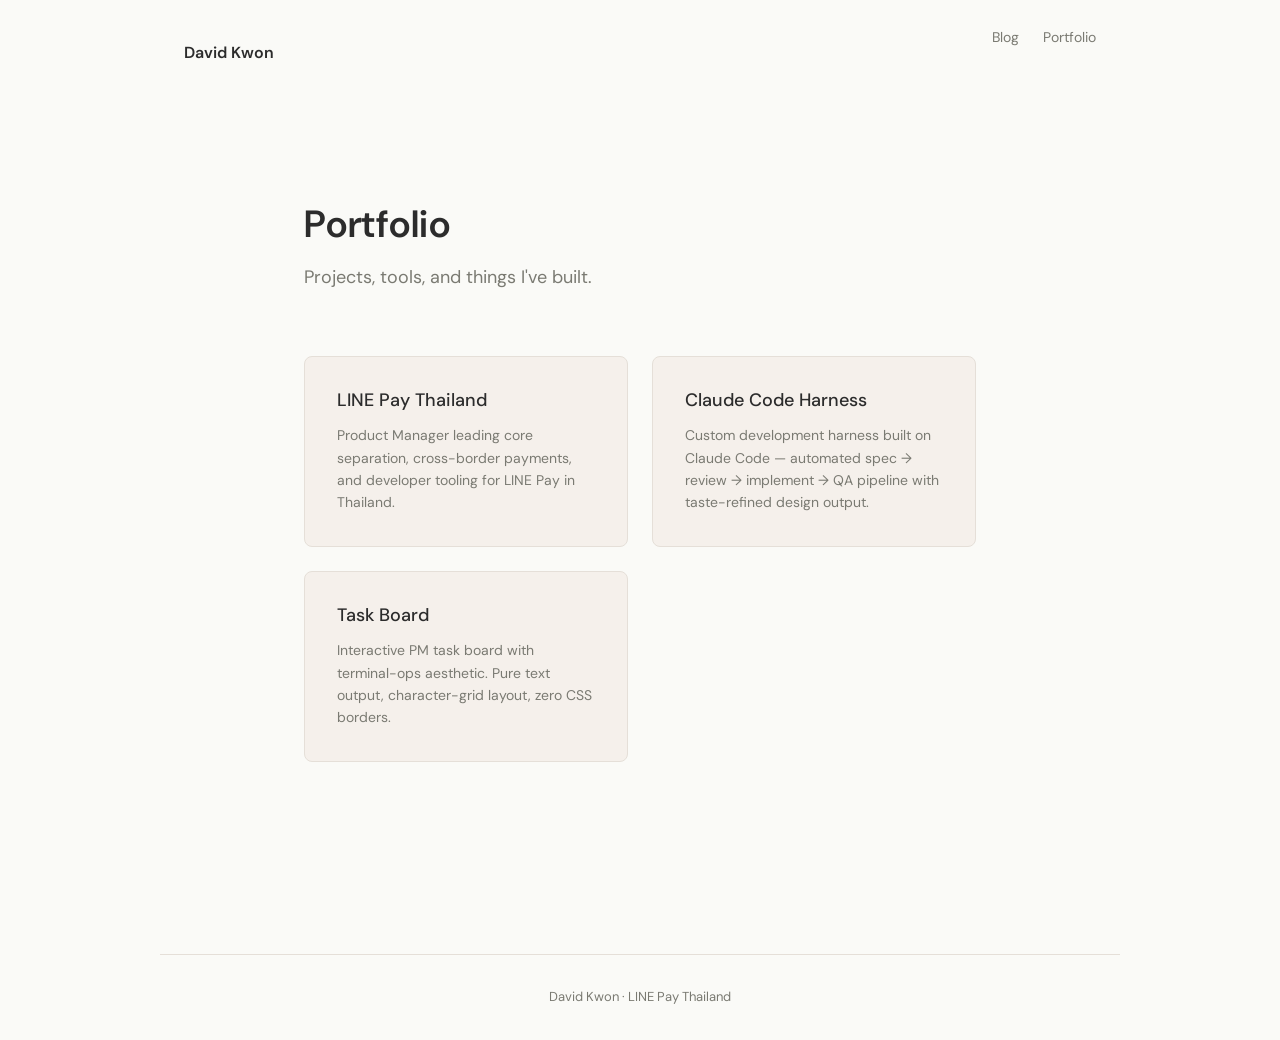
==== portfolio.html @ 16a9875b "Sprint 2: Pages + Social — index, portfolio, blog.js, SEO foundation - index.html: main page with po" ====
<!DOCTYPE html>
<html lang="en">
<head>
<meta charset="UTF-8">
<meta name="viewport" content="width=device-width, initial-scale=1.0">
<title>Portfolio — David Kwon</title>
<meta name="description" content="Projects and career overview by David Kwon.">
<meta property="og:title" content="Portfolio — David Kwon">
<meta property="og:type" content="website">
<link rel="stylesheet" href="style.css">
</head>
<body>

<nav class="nav">
  <a class="nav-brand" href="./">David Kwon</a>
  <ul class="nav-links">
    <li><a href="./">Blog</a></li>
    <li><a href="portfolio.html">Portfolio</a></li>
  </ul>
</nav>

<main class="page">
  <header style="margin-bottom: 64px;">
    <h1>Portfolio</h1>
    <p style="color: var(--text-secondary); font-size: 1.125rem;">Projects, tools, and things I've built.</p>
  </header>

  <div class="portfolio-grid">

    <div class="portfolio-card">
      <h3>LINE Pay Thailand</h3>
      <p>Product Manager leading core separation, cross-border payments, and developer tooling for LINE Pay in Thailand.</p>
    </div>

    <div class="portfolio-card">
      <h3>Claude Code Harness</h3>
      <p>Custom development harness built on Claude Code — automated spec → review → implement → QA pipeline with taste-refined design output.</p>
    </div>

    <div class="portfolio-card">
      <h3>Task Board</h3>
      <p>Interactive PM task board with terminal-ops aesthetic. Pure text output, character-grid layout, zero CSS borders.</p>
    </div>

  </div>
</main>

<footer class="footer">
  David Kwon · LINE Pay Thailand
</footer>

</body>
</html>
---- style.css ----
/* ==========================================================================
   Nordic Furniture — Blog Theme
   Mood: warm stillness
   Palette: #FAFAF7 bg, #F5F0EB surface, #C4A882 oak accent, #2C2C2C charcoal
   Type: DM Sans (regular/medium/semibold)
   Scale: perfect-fourth (1.333)
   ========================================================================== */

@import url('https://fonts.googleapis.com/css2?family=DM+Sans:wght@400;500;600&display=swap');

/* === Reset === */
*, *::before, *::after { margin: 0; padding: 0; box-sizing: border-box; }

/* === Tokens === */
:root {
  --bg: #FAFAF7;
  --surface: #F5F0EB;
  --text: #2C2C2C;
  --text-secondary: #7A7A72;
  --accent: #C4A882;
  --border: #E5DFD8;
  --radius: 8px;
  --radius-sm: 4px;
  --font: 'DM Sans', system-ui, -apple-system, sans-serif;
  --base: 8px;
}

/* === Base === */
html { font-size: 16px; }

body {
  font-family: var(--font);
  color: var(--text);
  background: var(--bg);
  line-height: 1.6;
  -webkit-font-smoothing: antialiased;
}

a { color: var(--accent); text-decoration: none; }
a:hover { text-decoration: underline; }

img { max-width: 100%; height: auto; display: block; }

/* === Layout === */
.page {
  max-width: 720px;
  margin: 0 auto;
  padding: 96px 24px;
}

.page-wide {
  max-width: 960px;
  margin: 0 auto;
  padding: 96px 24px;
}

/* === Typography === */
h1 {
  font-size: 2.369rem;
  font-weight: 600;
  line-height: 1.2;
  letter-spacing: 0.02em;
  margin-bottom: 16px;
}

h2 {
  font-size: 1.777rem;
  font-weight: 500;
  line-height: 1.2;
  letter-spacing: 0.02em;
  margin-top: 64px;
  margin-bottom: 16px;
}

h3 {
  font-size: 1.333rem;
  font-weight: 500;
  line-height: 1.3;
  margin-top: 40px;
  margin-bottom: 12px;
}

p {
  margin-bottom: 24px;
}

blockquote {
  border-left: 3px solid var(--accent);
  padding-left: 24px;
  color: var(--text-secondary);
  font-style: italic;
  margin: 32px 0;
}

code {
  font-family: 'JetBrains Mono', monospace;
  font-size: 0.875em;
  background: var(--surface);
  padding: 2px 6px;
  border-radius: var(--radius-sm);
}

pre {
  background: var(--surface);
  border: 1px solid var(--border);
  border-radius: var(--radius);
  padding: 24px;
  overflow-x: auto;
  margin: 32px 0;
}

pre code {
  background: none;
  padding: 0;
}

hr {
  border: none;
  border-top: 1px solid var(--border);
  margin: 64px 0;
}

ul, ol {
  padding-left: 24px;
  margin-bottom: 24px;
}

li {
  margin-bottom: 8px;
}

/* === Navigation === */
.nav {
  display: flex;
  align-items: center;
  gap: 32px;
  padding: 24px;
  max-width: 960px;
  margin: 0 auto;
}

.nav-brand {
  font-weight: 600;
  font-size: 1rem;
  color: var(--text);
  text-decoration: none;
}

.nav-links {
  display: flex;
  gap: 24px;
  margin-left: auto;
  list-style: none;
}

.nav-links a {
  font-size: 0.875rem;
  color: var(--text-secondary);
  text-decoration: none;
  transition: color 0.2s ease;
}

.nav-links a:hover { color: var(--text); }

/* === Post Card (index page) === */
.post-list {
  display: flex;
  flex-direction: column;
  gap: 1px;
}

.post-card {
  display: block;
  text-decoration: none;
  color: inherit;
  padding: 32px 0;
  border-bottom: 1px solid var(--border);
  transition: background-color 0.2s ease;
}

.post-card:first-child {
  padding-top: 0;
}

.post-card:hover {
  background: transparent;
}

.post-card:hover .post-card-title {
  color: var(--accent);
}

.post-card-date {
  font-size: 0.8125rem;
  color: var(--text-secondary);
  margin-bottom: 8px;
}

.post-card-title {
  font-size: 1.333rem;
  font-weight: 500;
  line-height: 1.3;
  margin-bottom: 8px;
  transition: color 0.2s ease;
}

.post-card-summary {
  font-size: 0.9375rem;
  color: var(--text-secondary);
  line-height: 1.6;
}

.post-card-keywords {
  display: flex;
  gap: 8px;
  margin-top: 12px;
  flex-wrap: wrap;
}

.keyword {
  font-size: 0.75rem;
  color: var(--text-secondary);
  background: var(--surface);
  padding: 4px 10px;
  border-radius: var(--radius-sm);
}

/* === Post Page === */
.post-header {
  margin-bottom: 48px;
}

.post-date {
  font-size: 0.8125rem;
  color: var(--text-secondary);
  margin-bottom: 12px;
}

.post-title {
  font-size: 2.369rem;
  font-weight: 600;
  line-height: 1.2;
  letter-spacing: 0.02em;
  margin-bottom: 16px;
}

.post-summary {
  font-size: 1.125rem;
  color: var(--text-secondary);
  line-height: 1.6;
}

.post-body {
  margin-bottom: 64px;
}

.post-body img {
  border-radius: var(--radius);
  margin: 32px 0;
}

/* === Social (Share + Comments) === */
.social-section {
  border-top: 1px solid var(--border);
  padding-top: 48px;
  margin-top: 64px;
}

.share-row {
  display: flex;
  gap: 12px;
  margin-bottom: 48px;
}

.share-btn {
  font-family: var(--font);
  font-size: 0.8125rem;
  color: var(--text-secondary);
  background: var(--surface);
  border: 1px solid var(--border);
  border-radius: var(--radius-sm);
  padding: 8px 16px;
  cursor: pointer;
  transition: color 0.2s ease, border-color 0.2s ease;
}

.share-btn:hover {
  color: var(--text);
  border-color: var(--accent);
}

.comments-section {
  margin-top: 48px;
}

/* === Portfolio === */
.portfolio-section {
  margin-top: 96px;
}

.portfolio-grid {
  display: grid;
  grid-template-columns: repeat(auto-fill, minmax(280px, 1fr));
  gap: 24px;
}

.portfolio-card {
  background: var(--surface);
  border: 1px solid var(--border);
  border-radius: var(--radius);
  padding: 32px;
  transition: box-shadow 0.2s ease;
}

.portfolio-card:hover {
  box-shadow: 0 2px 8px rgba(0, 0, 0, 0.06);
}

.portfolio-card h3 {
  margin-top: 0;
  font-size: 1.125rem;
}

.portfolio-card p {
  font-size: 0.875rem;
  color: var(--text-secondary);
  margin-bottom: 0;
}

/* === Footer === */
.footer {
  margin-top: 96px;
  padding: 32px 24px;
  border-top: 1px solid var(--border);
  text-align: center;
  font-size: 0.8125rem;
  color: var(--text-secondary);
  max-width: 960px;
  margin-left: auto;
  margin-right: auto;
}

/* === Empty State === */
.empty {
  padding: 64px 0;
  text-align: center;
  color: var(--text-secondary);
  font-size: 0.9375rem;
}

/* === Responsive === */
@media (max-width: 640px) {
  .page, .page-wide { padding: 48px 20px; }
  h1, .post-title { font-size: 1.777rem; }
  h2 { font-size: 1.333rem; margin-top: 40px; }
  .nav { padding: 16px 20px; gap: 16px; }
  .nav-links { gap: 16px; }
  .portfolio-grid { grid-template-columns: 1fr; }
}
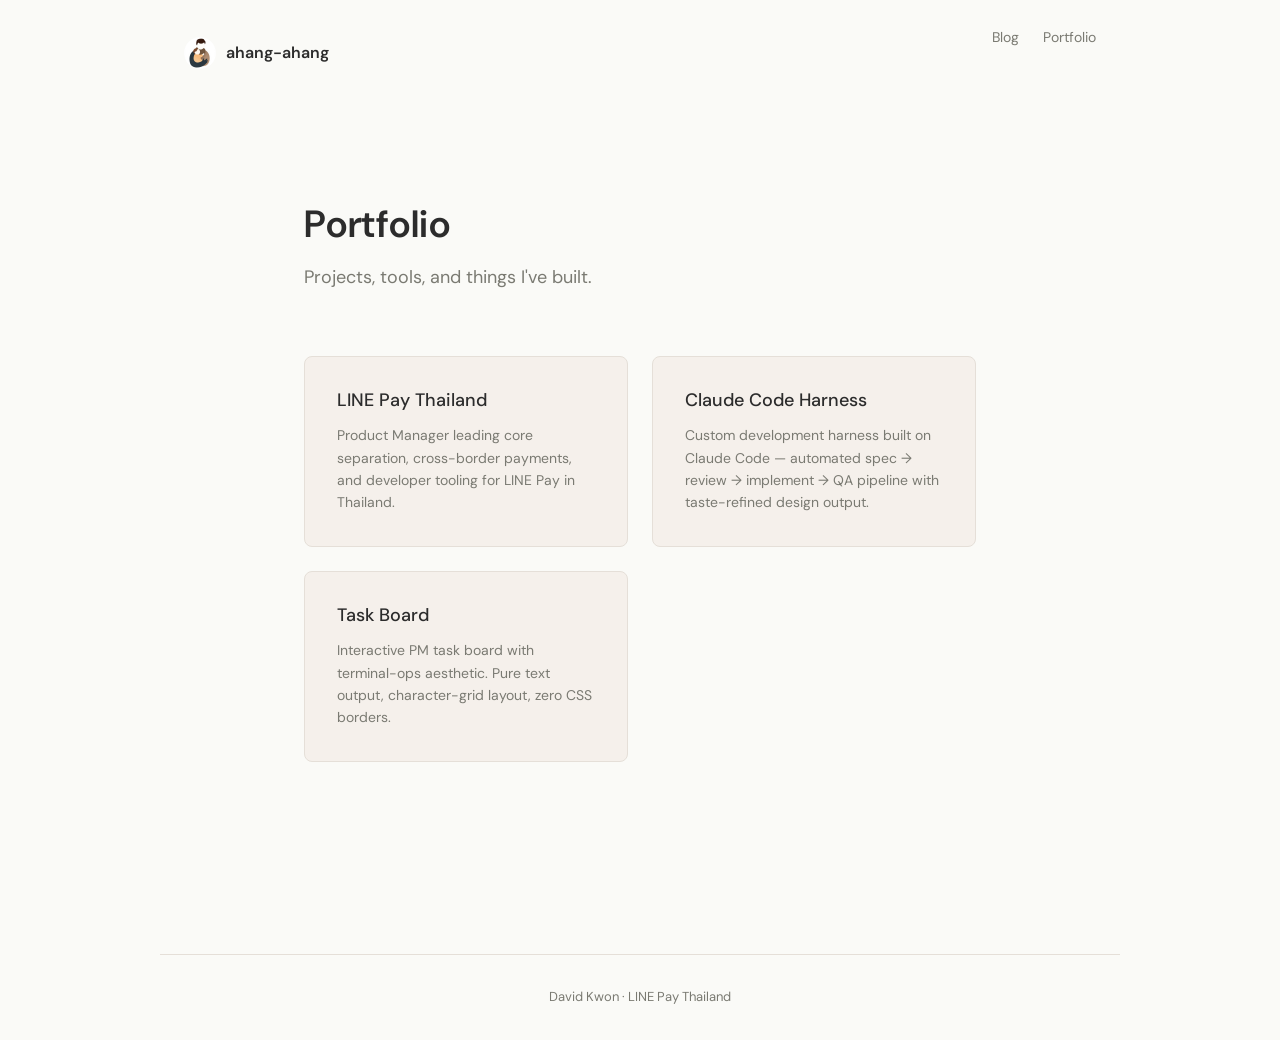
==== commit e768a971: "Rebrand to ahang-ahang: logo, nav branding, OG image - Generated ahang-ahang logo (father+child illu" ====
--- a/portfolio.html
+++ b/portfolio.html
@@ -12,7 +12,10 @@
 <body>
 
 <nav class="nav">
-  <a class="nav-brand" href="./">David Kwon</a>
+  <a class="nav-brand" href="./" style="display:flex;align-items:center;gap:10px;">
+    <img src="assets/logo.jpg" alt="ahang-ahang" style="width:32px;height:32px;border-radius:50%;">
+    ahang-ahang
+  </a>
   <ul class="nav-links">
     <li><a href="./">Blog</a></li>
     <li><a href="portfolio.html">Portfolio</a></li>
